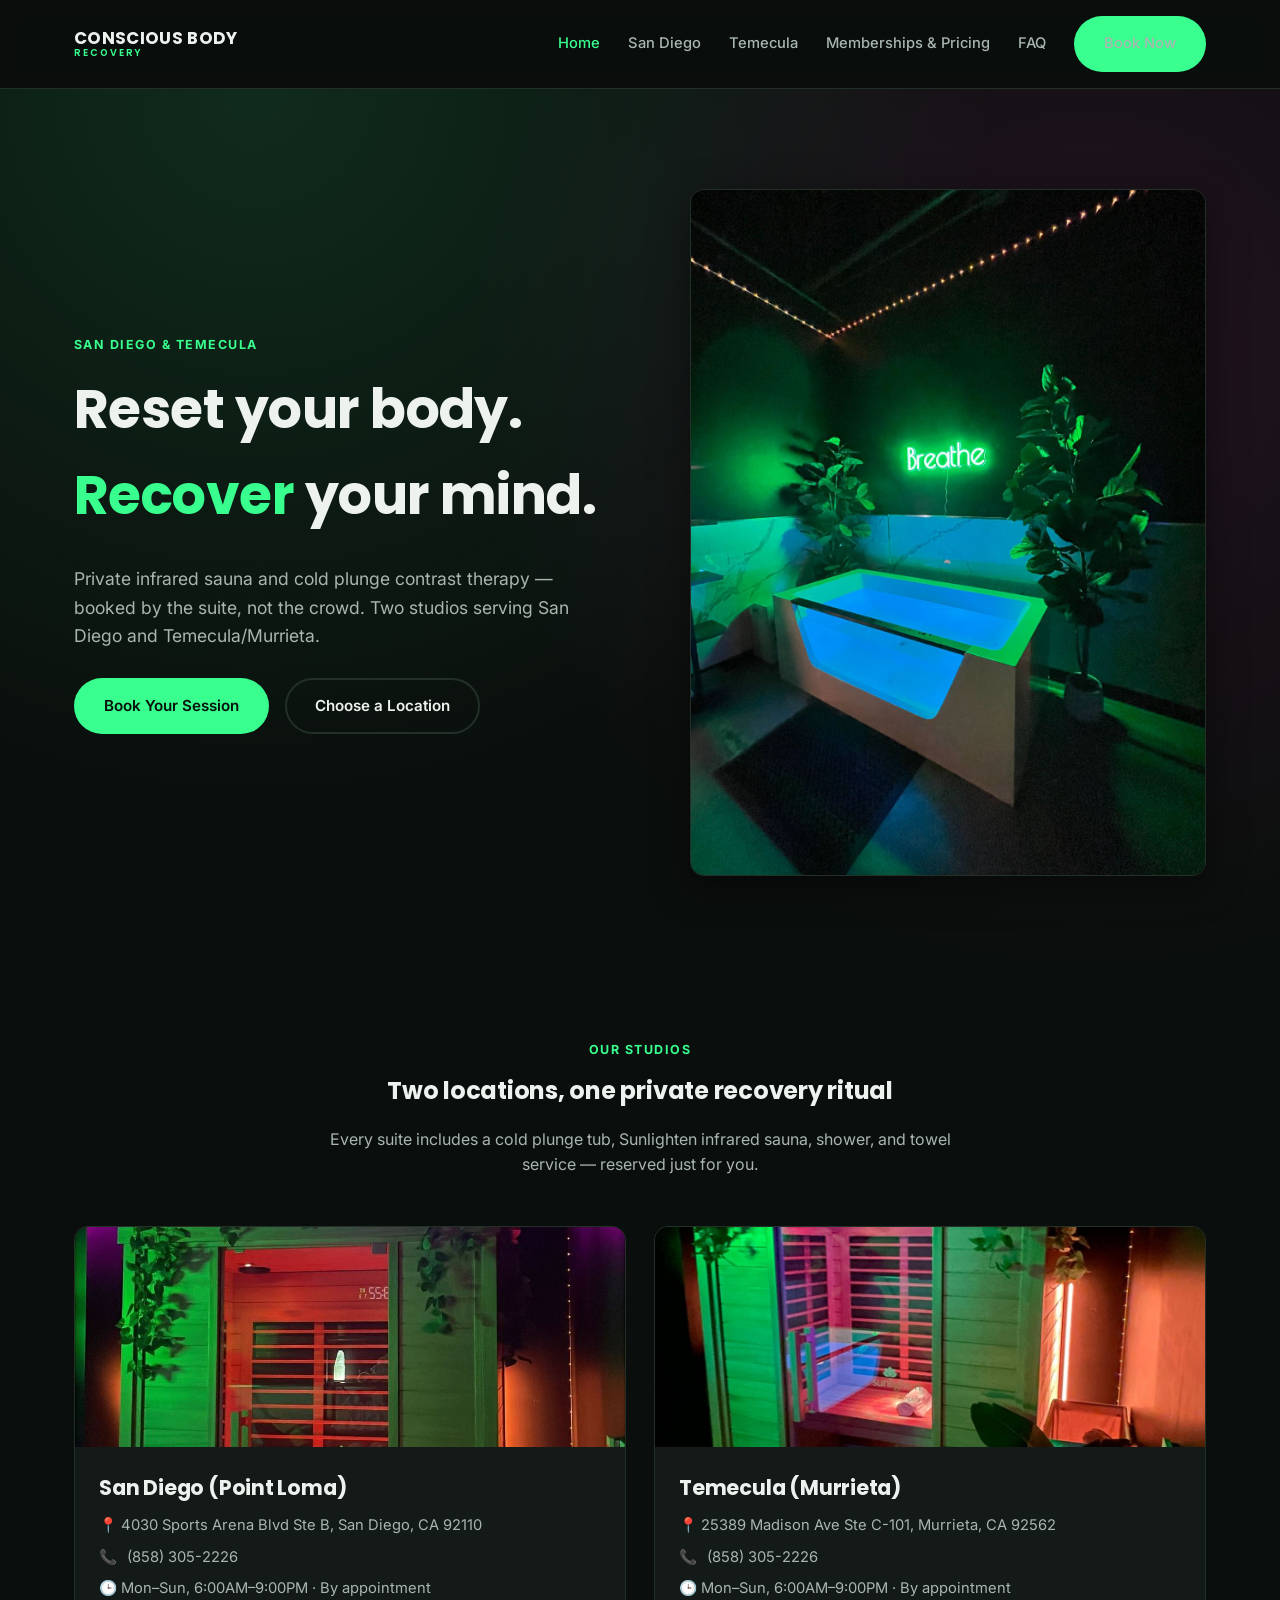
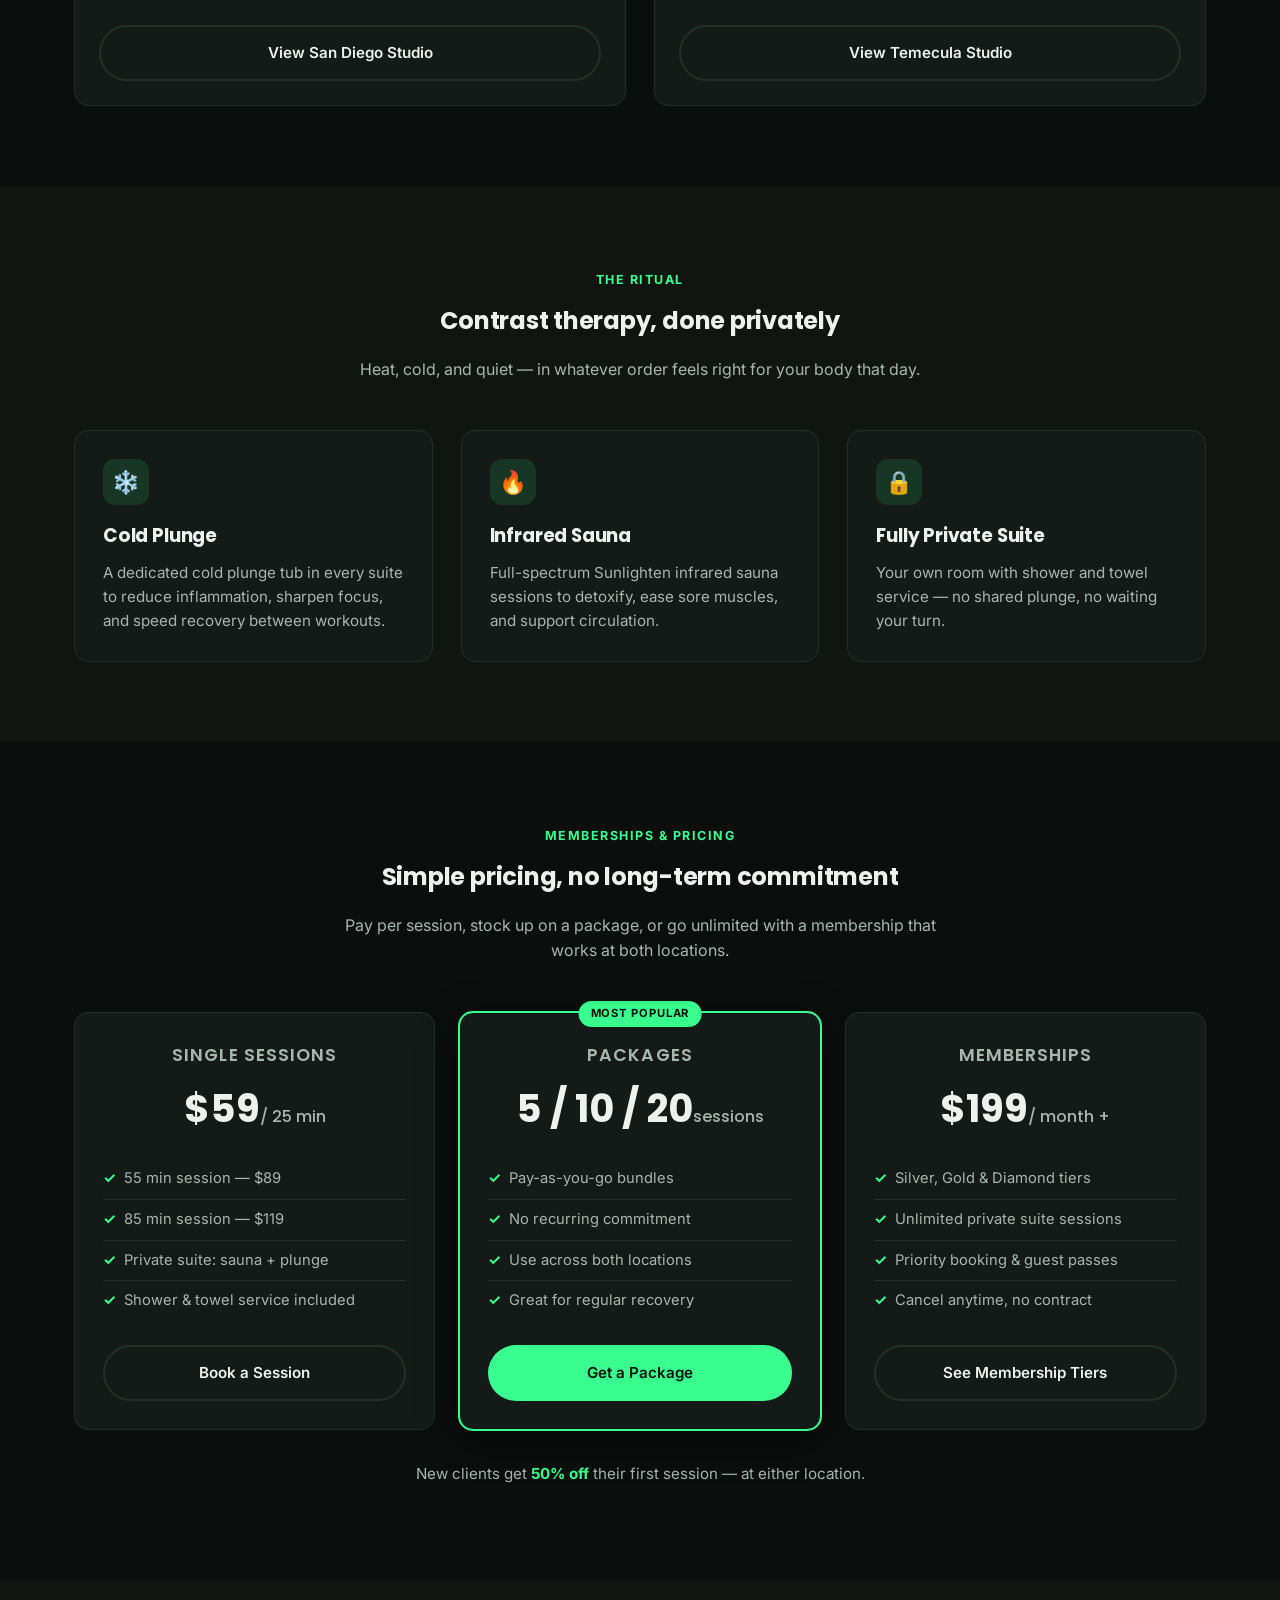
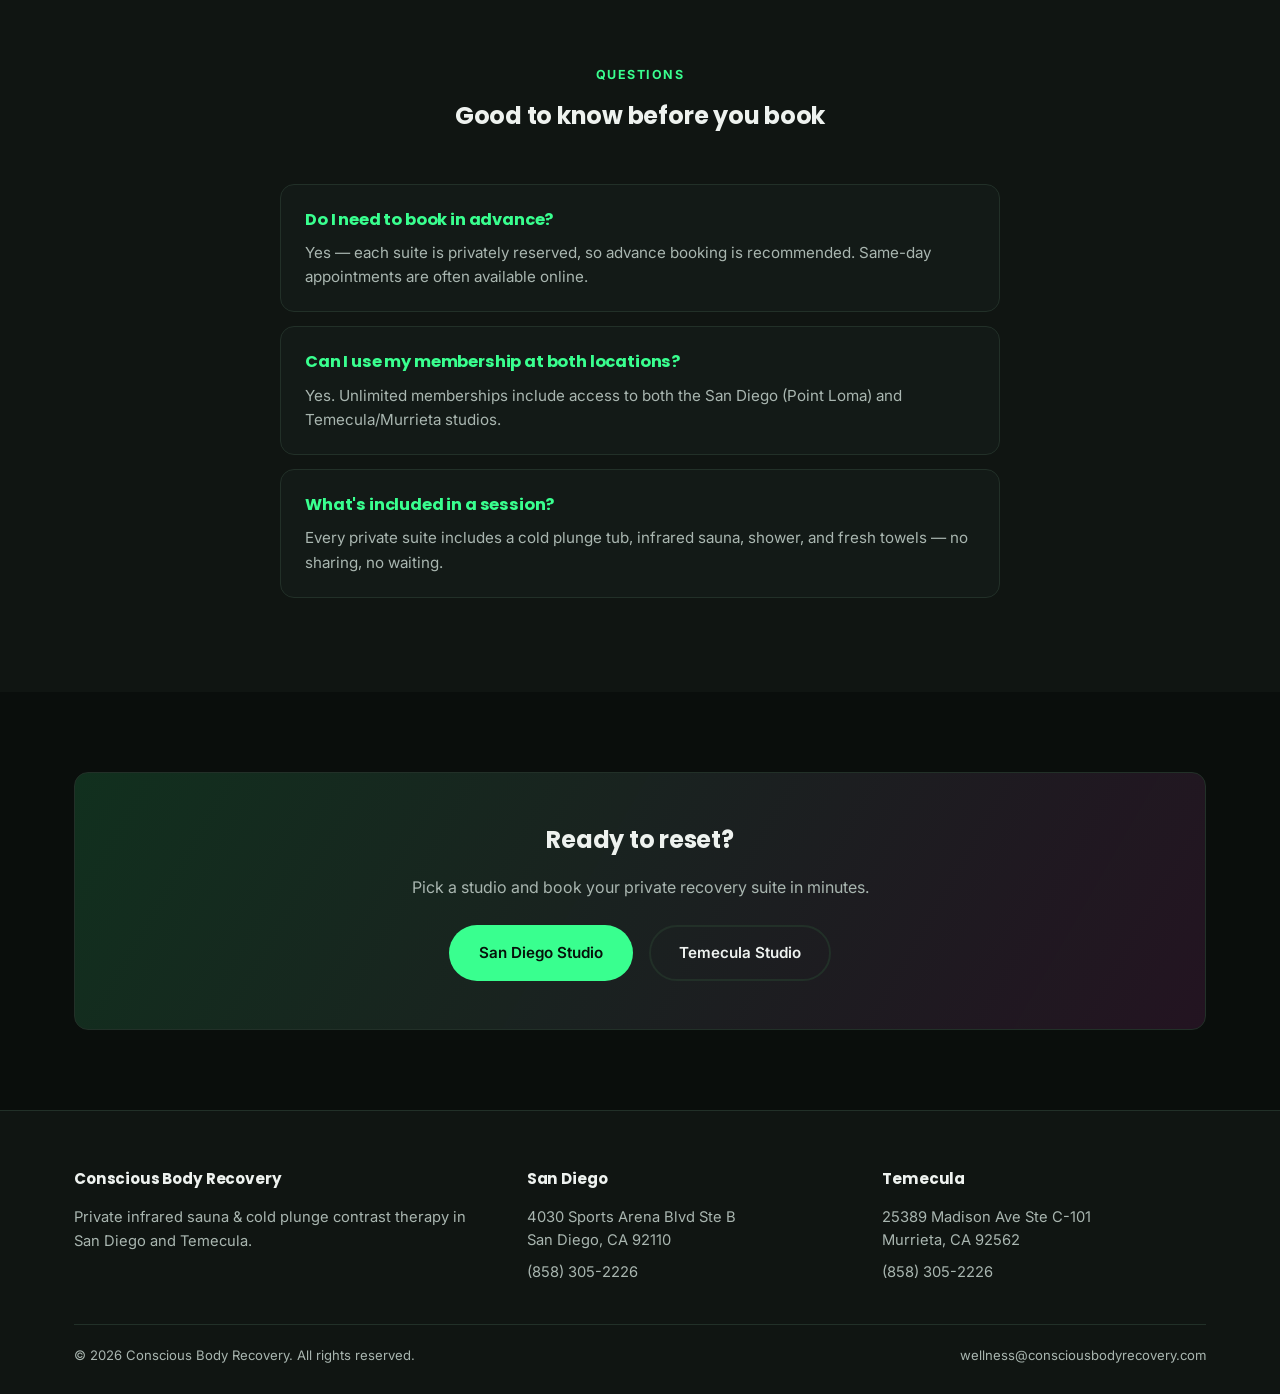
==== index.html @ e83cd4d3 "Add location landing pages for Conscious Body Recovery Static site with a home page and dedicated Sa" ====
<!DOCTYPE html>
<html lang="en">
<head>
<meta charset="UTF-8">
<meta name="viewport" content="width=device-width, initial-scale=1.0">
<title>Conscious Body Recovery | Cold Plunge & Infrared Sauna in San Diego & Temecula</title>
<meta name="description" content="Private infrared sauna and cold plunge contrast therapy studios in San Diego (Point Loma) and Temecula/Murrieta. Book your private recovery suite today.">
<link rel="preconnect" href="https://fonts.googleapis.com">
<link rel="preconnect" href="https://fonts.gstatic.com" crossorigin>
<link href="https://fonts.googleapis.com/css2?family=Inter:wght@400;500;600&family=Poppins:wght@600;700&display=swap" rel="stylesheet">
<link rel="stylesheet" href="css/styles.css">
</head>
<body>

<header class="site-header">
  <div class="nav-inner">
    <a href="index.html" class="logo">CONSCIOUS BODY<br><span class="small">RECOVERY</span></a>
    <nav class="nav-links">
      <a href="index.html" class="active">Home</a>
      <a href="locations/san-diego.html">San Diego</a>
      <a href="locations/temecula.html">Temecula</a>
      <a href="index.html#pricing">Memberships &amp; Pricing</a>
      <a href="index.html#faq">FAQ</a>
      <a class="btn btn-primary" href="https://momence.com/appointments/appointment-reservation/60383?boardId=85694" target="_blank" rel="noopener">Book Now</a>
    </nav>
    <button class="nav-toggle" aria-label="Toggle menu">&#9776;</button>
  </div>
</header>

<section class="hero">
  <div class="container hero-grid">
    <div>
      <span class="eyebrow">San Diego &amp; Temecula</span>
      <h1>Reset your body.<br><span class="accent">Recover</span> your mind.</h1>
      <p class="lead">Private infrared sauna and cold plunge contrast therapy — booked by the suite, not the crowd. Two studios serving San Diego and Temecula/Murrieta.</p>
      <div class="hero-actions">
        <a class="btn btn-primary" href="https://momence.com/appointments/appointment-reservation/60383?boardId=85694" target="_blank" rel="noopener">Book Your Session</a>
        <a class="btn btn-outline" href="#locations">Choose a Location</a>
      </div>
    </div>
    <div class="hero-media">
      <img src="images/temecula/cbr-temecula-hero-breathe-neon.jpg" alt="Private cold plunge and infrared sauna suite at Conscious Body Recovery">
    </div>
  </div>
</section>

<section class="section" id="locations">
  <div class="container">
    <div class="section-head">
      <span class="eyebrow">Our Studios</span>
      <h2>Two locations, one private recovery ritual</h2>
      <p>Every suite includes a cold plunge tub, Sunlighten infrared sauna, shower, and towel service — reserved just for you.</p>
    </div>
    <div class="loc-grid">
      <div class="loc-card">
        <img src="images/temecula/cbr-temecula-suite-wide.jpg" alt="Conscious Body Recovery San Diego private suite">
        <div class="loc-card-body">
          <h3>San Diego (Point Loma)</h3>
          <div class="loc-meta">📍 4030 Sports Arena Blvd Ste B, San Diego, CA 92110</div>
          <div class="loc-meta">📞 <a href="tel:+18583052226">(858) 305-2226</a></div>
          <div class="loc-meta">🕒 Mon–Sun, 6:00AM–9:00PM · By appointment</div>
          <a class="btn btn-outline btn-block" href="locations/san-diego.html">View San Diego Studio</a>
        </div>
      </div>
      <div class="loc-card">
        <img src="images/temecula/cbr-temecula-sauna-quote-neon.jpg" alt="Conscious Body Recovery Temecula infrared sauna">
        <div class="loc-card-body">
          <h3>Temecula (Murrieta)</h3>
          <div class="loc-meta">📍 25389 Madison Ave Ste C-101, Murrieta, CA 92562</div>
          <div class="loc-meta">📞 <a href="tel:+18583052226">(858) 305-2226</a></div>
          <div class="loc-meta">🕒 Mon–Sun, 6:00AM–9:00PM · By appointment</div>
          <a class="btn btn-outline btn-block" href="locations/temecula.html">View Temecula Studio</a>
        </div>
      </div>
    </div>
  </div>
</section>

<section class="section section-alt">
  <div class="container">
    <div class="section-head">
      <span class="eyebrow">The Ritual</span>
      <h2>Contrast therapy, done privately</h2>
      <p>Heat, cold, and quiet — in whatever order feels right for your body that day.</p>
    </div>
    <div class="feature-grid">
      <div class="feature-card">
        <div class="feature-icon">❄️</div>
        <h3>Cold Plunge</h3>
        <p>A dedicated cold plunge tub in every suite to reduce inflammation, sharpen focus, and speed recovery between workouts.</p>
      </div>
      <div class="feature-card">
        <div class="feature-icon">🔥</div>
        <h3>Infrared Sauna</h3>
        <p>Full-spectrum Sunlighten infrared sauna sessions to detoxify, ease sore muscles, and support circulation.</p>
      </div>
      <div class="feature-card">
        <div class="feature-icon">🔒</div>
        <h3>Fully Private Suite</h3>
        <p>Your own room with shower and towel service — no shared plunge, no waiting your turn.</p>
      </div>
    </div>
  </div>
</section>

<section class="section" id="pricing">
  <div class="container">
    <div class="section-head">
      <span class="eyebrow">Memberships &amp; Pricing</span>
      <h2>Simple pricing, no long-term commitment</h2>
      <p>Pay per session, stock up on a package, or go unlimited with a membership that works at both locations.</p>
    </div>
    <div class="pricing-grid">
      <div class="price-card">
        <h3>Single Sessions</h3>
        <div class="amount">$59<span>/ 25 min</span></div>
        <ul>
          <li>55 min session — $89</li>
          <li>85 min session — $119</li>
          <li>Private suite: sauna + plunge</li>
          <li>Shower &amp; towel service included</li>
        </ul>
        <a class="btn btn-outline btn-block" href="https://momence.com/appointments/appointment-reservation/60383?boardId=85694" target="_blank" rel="noopener">Book a Session</a>
      </div>
      <div class="price-card featured">
        <span class="badge">Most Popular</span>
        <h3>Packages</h3>
        <div class="amount">5 / 10 / 20<span>sessions</span></div>
        <ul>
          <li>Pay-as-you-go bundles</li>
          <li>No recurring commitment</li>
          <li>Use across both locations</li>
          <li>Great for regular recovery</li>
        </ul>
        <a class="btn btn-primary btn-block" href="https://momence.com/appointments/appointment-reservation/60383?boardId=85694" target="_blank" rel="noopener">Get a Package</a>
      </div>
      <div class="price-card">
        <h3>Memberships</h3>
        <div class="amount">$199<span>/ month +</span></div>
        <ul>
          <li>Silver, Gold &amp; Diamond tiers</li>
          <li>Unlimited private suite sessions</li>
          <li>Priority booking &amp; guest passes</li>
          <li>Cancel anytime, no contract</li>
        </ul>
        <a class="btn btn-outline btn-block" href="https://momence.com/appointments/appointment-reservation/60383?boardId=85694" target="_blank" rel="noopener">See Membership Tiers</a>
      </div>
    </div>
    <p class="callout-strip">New clients get <strong>50% off</strong> their first session — at either location.</p>
  </div>
</section>

<section class="section section-alt" id="faq">
  <div class="container">
    <div class="section-head">
      <span class="eyebrow">Questions</span>
      <h2>Good to know before you book</h2>
    </div>
    <div style="max-width:720px;margin:0 auto;">
      <div class="faq-item">
        <h4>Do I need to book in advance?</h4>
        <p>Yes — each suite is privately reserved, so advance booking is recommended. Same-day appointments are often available online.</p>
      </div>
      <div class="faq-item">
        <h4>Can I use my membership at both locations?</h4>
        <p>Yes. Unlimited memberships include access to both the San Diego (Point Loma) and Temecula/Murrieta studios.</p>
      </div>
      <div class="faq-item">
        <h4>What's included in a session?</h4>
        <p>Every private suite includes a cold plunge tub, infrared sauna, shower, and fresh towels — no sharing, no waiting.</p>
      </div>
    </div>
  </div>
</section>

<section class="section">
  <div class="container">
    <div class="cta-banner">
      <h2>Ready to reset?</h2>
      <p>Pick a studio and book your private recovery suite in minutes.</p>
      <div class="hero-actions" style="justify-content:center;">
        <a class="btn btn-primary" href="locations/san-diego.html">San Diego Studio</a>
        <a class="btn btn-outline" href="locations/temecula.html">Temecula Studio</a>
      </div>
    </div>
  </div>
</section>

<footer class="site-footer">
  <div class="container">
    <div class="footer-grid">
      <div>
        <h4>Conscious Body Recovery</h4>
        <p>Private infrared sauna &amp; cold plunge contrast therapy in San Diego and Temecula.</p>
      </div>
      <div>
        <h4>San Diego</h4>
        <ul>
          <li>4030 Sports Arena Blvd Ste B<br>San Diego, CA 92110</li>
          <li><a href="tel:+18583052226">(858) 305-2226</a></li>
        </ul>
      </div>
      <div>
        <h4>Temecula</h4>
        <ul>
          <li>25389 Madison Ave Ste C-101<br>Murrieta, CA 92562</li>
          <li><a href="tel:+18583052226">(858) 305-2226</a></li>
        </ul>
      </div>
    </div>
    <div class="footer-bottom">
      <span>&copy; 2026 Conscious Body Recovery. All rights reserved.</span>
      <span><a href="mailto:wellness@consciousbodyrecovery.com">wellness@consciousbodyrecovery.com</a></span>
    </div>
  </div>
</footer>

<script src="js/main.js"></script>
</body>
</html>
---- css/styles.css ----
/* Conscious Body Recovery — shared styles */

:root {
  --bg: #0a0e0c;
  --bg-alt: #101512;
  --card: #131a17;
  --card-border: #223028;
  --text: #eef2ef;
  --text-dim: #a9b6b0;
  --green: #39ff8f;
  --green-dim: #1f7a4c;
  --magenta: #ff3fd8;
  --blue: #35c9ff;
  --radius: 14px;
  --max-width: 1180px;
  --shadow: 0 10px 40px rgba(0, 0, 0, 0.45);
}

* { box-sizing: border-box; }

html { scroll-behavior: smooth; }

body {
  margin: 0;
  background: var(--bg);
  color: var(--text);
  font-family: 'Inter', -apple-system, BlinkMacSystemFont, 'Segoe UI', sans-serif;
  line-height: 1.6;
  -webkit-font-smoothing: antialiased;
}

img { max-width: 100%; display: block; }

a { color: inherit; text-decoration: none; }

h1, h2, h3, h4 {
  font-family: 'Poppins', 'Inter', sans-serif;
  margin: 0 0 0.5em;
  letter-spacing: -0.01em;
}

.container {
  width: 100%;
  max-width: var(--max-width);
  margin: 0 auto;
  padding: 0 24px;
}

.eyebrow {
  display: inline-block;
  color: var(--green);
  font-size: 0.78rem;
  font-weight: 700;
  letter-spacing: 0.12em;
  text-transform: uppercase;
  margin-bottom: 12px;
}

.text-center { text-align: center; }

/* Buttons */
.btn {
  display: inline-flex;
  align-items: center;
  gap: 8px;
  padding: 14px 28px;
  border-radius: 999px;
  font-weight: 600;
  font-size: 0.95rem;
  border: 2px solid transparent;
  cursor: pointer;
  transition: transform 0.15s ease, box-shadow 0.15s ease, background 0.15s ease, color 0.15s ease;
}

.btn-primary {
  background: var(--green);
  color: #06120a;
  box-shadow: 0 0 0 rgba(57, 255, 143, 0);
}

.btn-primary:hover {
  transform: translateY(-2px);
  box-shadow: 0 8px 24px rgba(57, 255, 143, 0.35);
}

.btn-outline {
  background: transparent;
  color: var(--text);
  border-color: var(--card-border);
}

.btn-outline:hover {
  border-color: var(--green);
  color: var(--green);
  transform: translateY(-2px);
}

.btn-block { width: 100%; justify-content: center; }

/* Header */
.site-header {
  position: sticky;
  top: 0;
  z-index: 50;
  background: rgba(10, 14, 12, 0.85);
  backdrop-filter: blur(10px);
  border-bottom: 1px solid var(--card-border);
}

.nav-inner {
  display: flex;
  align-items: center;
  justify-content: space-between;
  padding: 16px 24px;
  max-width: var(--max-width);
  margin: 0 auto;
}

.logo {
  font-family: 'Poppins', sans-serif;
  font-weight: 700;
  font-size: 1.05rem;
  letter-spacing: 0.02em;
  display: flex;
  flex-direction: column;
  line-height: 1.1;
}

.logo span.small {
  font-size: 0.6rem;
  color: var(--green);
  letter-spacing: 0.2em;
  font-weight: 600;
}

.nav-links {
  display: flex;
  align-items: center;
  gap: 28px;
}

.nav-links a {
  font-size: 0.92rem;
  font-weight: 500;
  color: var(--text-dim);
  transition: color 0.15s ease;
}

.nav-links a:hover,
.nav-links a.active {
  color: var(--green);
}

.nav-toggle {
  display: none;
  background: none;
  border: none;
  color: var(--text);
  font-size: 1.6rem;
  cursor: pointer;
}

@media (max-width: 820px) {
  .nav-links {
    position: absolute;
    top: 100%;
    left: 0;
    right: 0;
    background: var(--bg-alt);
    border-bottom: 1px solid var(--card-border);
    flex-direction: column;
    align-items: flex-start;
    padding: 16px 24px 24px;
    gap: 16px;
    display: none;
  }
  .nav-links.open { display: flex; }
  .nav-toggle { display: block; }
}

/* Hero */
.hero {
  position: relative;
  padding: 100px 0 80px;
  overflow: hidden;
  background: radial-gradient(circle at 20% 0%, rgba(57, 255, 143, 0.12), transparent 55%),
              radial-gradient(circle at 85% 30%, rgba(255, 63, 216, 0.10), transparent 50%),
              var(--bg);
}

.hero-grid {
  display: grid;
  grid-template-columns: 1.1fr 1fr;
  gap: 48px;
  align-items: center;
}

.hero h1 {
  font-size: clamp(2.2rem, 4.2vw, 3.4rem);
  font-weight: 700;
}

.hero .accent { color: var(--green); }

.hero p.lead {
  color: var(--text-dim);
  font-size: 1.1rem;
  max-width: 520px;
  margin-bottom: 28px;
}

.hero-actions {
  display: flex;
  gap: 16px;
  flex-wrap: wrap;
}

.hero-media {
  position: relative;
  border-radius: var(--radius);
  overflow: hidden;
  box-shadow: var(--shadow);
  border: 1px solid var(--card-border);
}

.hero-media img { width: 100%; height: 100%; object-fit: cover; }

@media (max-width: 900px) {
  .hero-grid { grid-template-columns: 1fr; }
  .hero { padding: 60px 0 48px; text-align: left; }
}

/* Sections */
.section { padding: 80px 0; }
.section-alt { background: var(--bg-alt); }

.section-head {
  max-width: 640px;
  margin: 0 auto 48px;
  text-align: center;
}

.section-head p { color: var(--text-dim); }

/* Location cards (home page) */
.loc-grid {
  display: grid;
  grid-template-columns: repeat(2, 1fr);
  gap: 28px;
}

.loc-card {
  background: var(--card);
  border: 1px solid var(--card-border);
  border-radius: var(--radius);
  overflow: hidden;
  transition: transform 0.2s ease, border-color 0.2s ease;
}

.loc-card:hover { transform: translateY(-4px); border-color: var(--green-dim); }

.loc-card img { height: 220px; object-fit: cover; width: 100%; }

.loc-card-body { padding: 24px; }

.loc-card-body h3 { font-size: 1.3rem; }

.loc-meta {
  display: flex;
  gap: 10px;
  color: var(--text-dim);
  font-size: 0.92rem;
  margin-bottom: 8px;
}

.loc-card-body .btn { margin-top: 16px; }

@media (max-width: 760px) {
  .loc-grid { grid-template-columns: 1fr; }
}

/* Feature / service grid */
.feature-grid {
  display: grid;
  grid-template-columns: repeat(3, 1fr);
  gap: 28px;
}

.feature-card {
  background: var(--card);
  border: 1px solid var(--card-border);
  border-radius: var(--radius);
  padding: 28px;
}

.feature-icon {
  width: 46px;
  height: 46px;
  border-radius: 12px;
  background: rgba(57, 255, 143, 0.12);
  color: var(--green);
  display: flex;
  align-items: center;
  justify-content: center;
  font-size: 1.4rem;
  margin-bottom: 16px;
}

.feature-card p { color: var(--text-dim); font-size: 0.95rem; margin: 0; }

@media (max-width: 900px) {
  .feature-grid { grid-template-columns: 1fr 1fr; }
}
@media (max-width: 600px) {
  .feature-grid { grid-template-columns: 1fr; }
}

/* Pricing */
.pricing-grid {
  display: grid;
  grid-template-columns: repeat(3, 1fr);
  gap: 24px;
}

.price-card {
  background: var(--card);
  border: 1px solid var(--card-border);
  border-radius: var(--radius);
  padding: 28px;
  text-align: center;
  position: relative;
}

.price-card.featured {
  border-color: var(--green);
  box-shadow: 0 0 0 1px var(--green), var(--shadow);
}

.price-card .badge {
  position: absolute;
  top: -12px;
  left: 50%;
  transform: translateX(-50%);
  background: var(--green);
  color: #06120a;
  font-size: 0.7rem;
  font-weight: 700;
  letter-spacing: 0.08em;
  text-transform: uppercase;
  padding: 4px 12px;
  border-radius: 999px;
}

.price-card h3 { font-size: 1.1rem; color: var(--text-dim); font-weight: 600; text-transform: uppercase; letter-spacing: 0.06em; }

.price-card .amount {
  font-family: 'Poppins', sans-serif;
  font-size: 2.4rem;
  font-weight: 700;
  color: var(--text);
  margin: 8px 0 4px;
}

.price-card .amount span { font-size: 1rem; color: var(--text-dim); font-weight: 500; }

.price-card ul {
  list-style: none;
  padding: 0;
  margin: 20px 0 24px;
  text-align: left;
  color: var(--text-dim);
  font-size: 0.92rem;
}

.price-card ul li {
  padding: 8px 0;
  border-top: 1px solid var(--card-border);
  display: flex;
  gap: 8px;
}

.price-card ul li:first-child { border-top: none; }

.price-card ul li::before { content: "✓"; color: var(--green); font-weight: 700; }

.callout-strip {
  margin-top: 32px;
  text-align: center;
  color: var(--text-dim);
  font-size: 0.95rem;
}

.callout-strip strong { color: var(--green); }

@media (max-width: 900px) {
  .pricing-grid { grid-template-columns: 1fr; }
}

/* Gallery */
.gallery-grid {
  display: grid;
  grid-template-columns: repeat(4, 1fr);
  gap: 14px;
}

.gallery-grid img {
  border-radius: 10px;
  height: 220px;
  object-fit: cover;
  width: 100%;
  border: 1px solid var(--card-border);
}

@media (max-width: 900px) {
  .gallery-grid { grid-template-columns: repeat(2, 1fr); }
}

/* Info / map split */
.info-grid {
  display: grid;
  grid-template-columns: 1fr 1fr;
  gap: 40px;
  align-items: start;
}

.info-list {
  list-style: none;
  padding: 0;
  margin: 0;
}

.info-list li {
  display: flex;
  gap: 14px;
  padding: 16px 0;
  border-bottom: 1px solid var(--card-border);
}

.info-list .icon {
  color: var(--green);
  font-size: 1.1rem;
  flex: 0 0 24px;
}

.info-list strong { display: block; margin-bottom: 2px; }
.info-list span.dim { color: var(--text-dim); font-size: 0.92rem; }

.map-frame {
  border-radius: var(--radius);
  overflow: hidden;
  border: 1px solid var(--card-border);
  box-shadow: var(--shadow);
  height: 100%;
  min-height: 320px;
}

.map-frame iframe { width: 100%; height: 100%; min-height: 320px; border: 0; }

@media (max-width: 900px) {
  .info-grid { grid-template-columns: 1fr; }
}

/* FAQ */
.faq-item {
  background: var(--card);
  border: 1px solid var(--card-border);
  border-radius: var(--radius);
  padding: 22px 24px;
  margin-bottom: 14px;
}

.faq-item h4 { font-size: 1.02rem; margin-bottom: 8px; color: var(--green); }
.faq-item p { margin: 0; color: var(--text-dim); font-size: 0.95rem; }

/* CTA banner */
.cta-banner {
  background: linear-gradient(120deg, rgba(57,255,143,0.14), rgba(255,63,216,0.10));
  border: 1px solid var(--card-border);
  border-radius: var(--radius);
  padding: 48px;
  text-align: center;
}

.cta-banner h2 { margin-bottom: 10px; }
.cta-banner p { color: var(--text-dim); margin-bottom: 24px; }

/* Footer */
.site-footer {
  background: var(--bg-alt);
  border-top: 1px solid var(--card-border);
  padding: 56px 0 28px;
  color: var(--text-dim);
  font-size: 0.92rem;
}

.footer-grid {
  display: grid;
  grid-template-columns: 1.3fr 1fr 1fr;
  gap: 32px;
  margin-bottom: 32px;
}

.footer-grid h4 { color: var(--text); font-size: 0.95rem; margin-bottom: 14px; }

.footer-grid ul { list-style: none; padding: 0; margin: 0; }
.footer-grid li { margin-bottom: 8px; }
.footer-grid a:hover { color: var(--green); }

.footer-bottom {
  border-top: 1px solid var(--card-border);
  padding-top: 20px;
  display: flex;
  justify-content: space-between;
  flex-wrap: wrap;
  gap: 12px;
  font-size: 0.82rem;
}

@media (max-width: 760px) {
  .footer-grid { grid-template-columns: 1fr; }
}

/* Breadcrumb (location pages) */
.breadcrumb {
  font-size: 0.85rem;
  color: var(--text-dim);
  margin-bottom: 16px;
}
.breadcrumb a:hover { color: var(--green); }

/* Utility */
.mt-0 { margin-top: 0; }
.stack { display: flex; flex-direction: column; gap: 4px; }
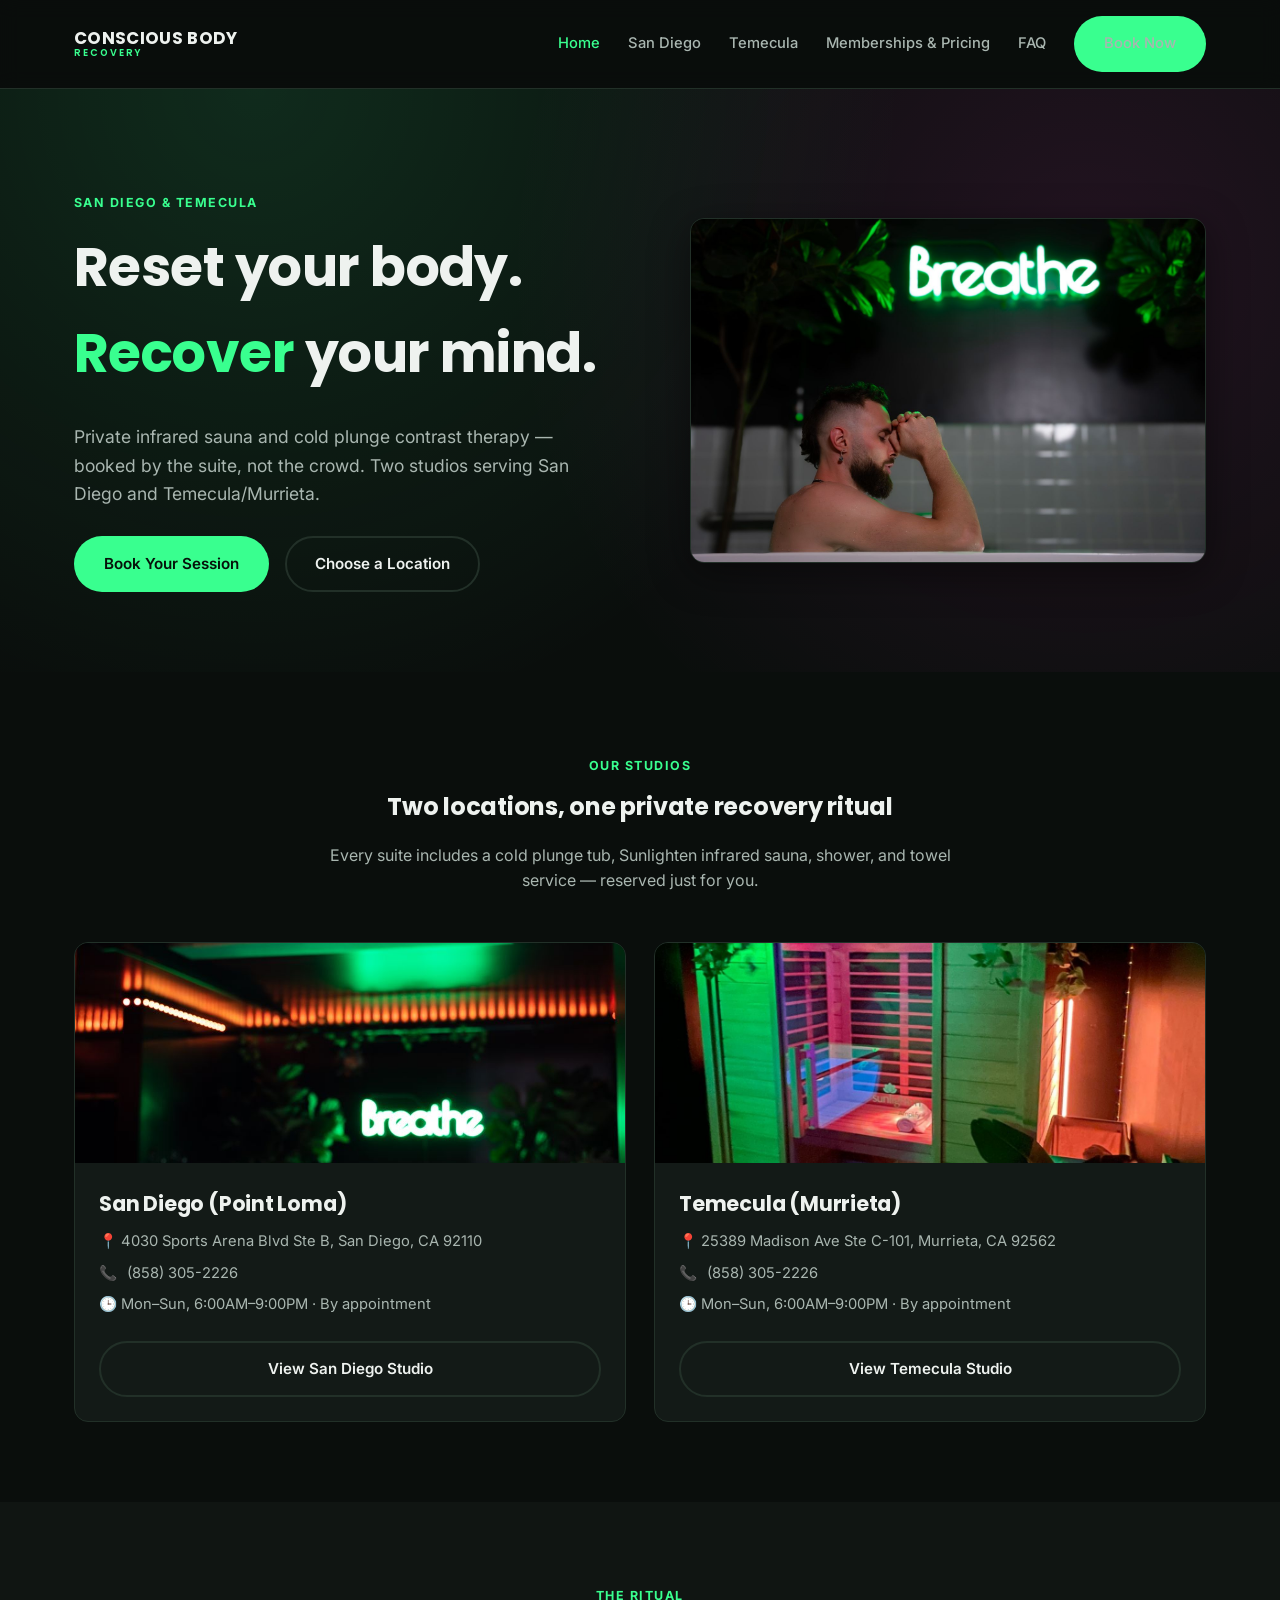
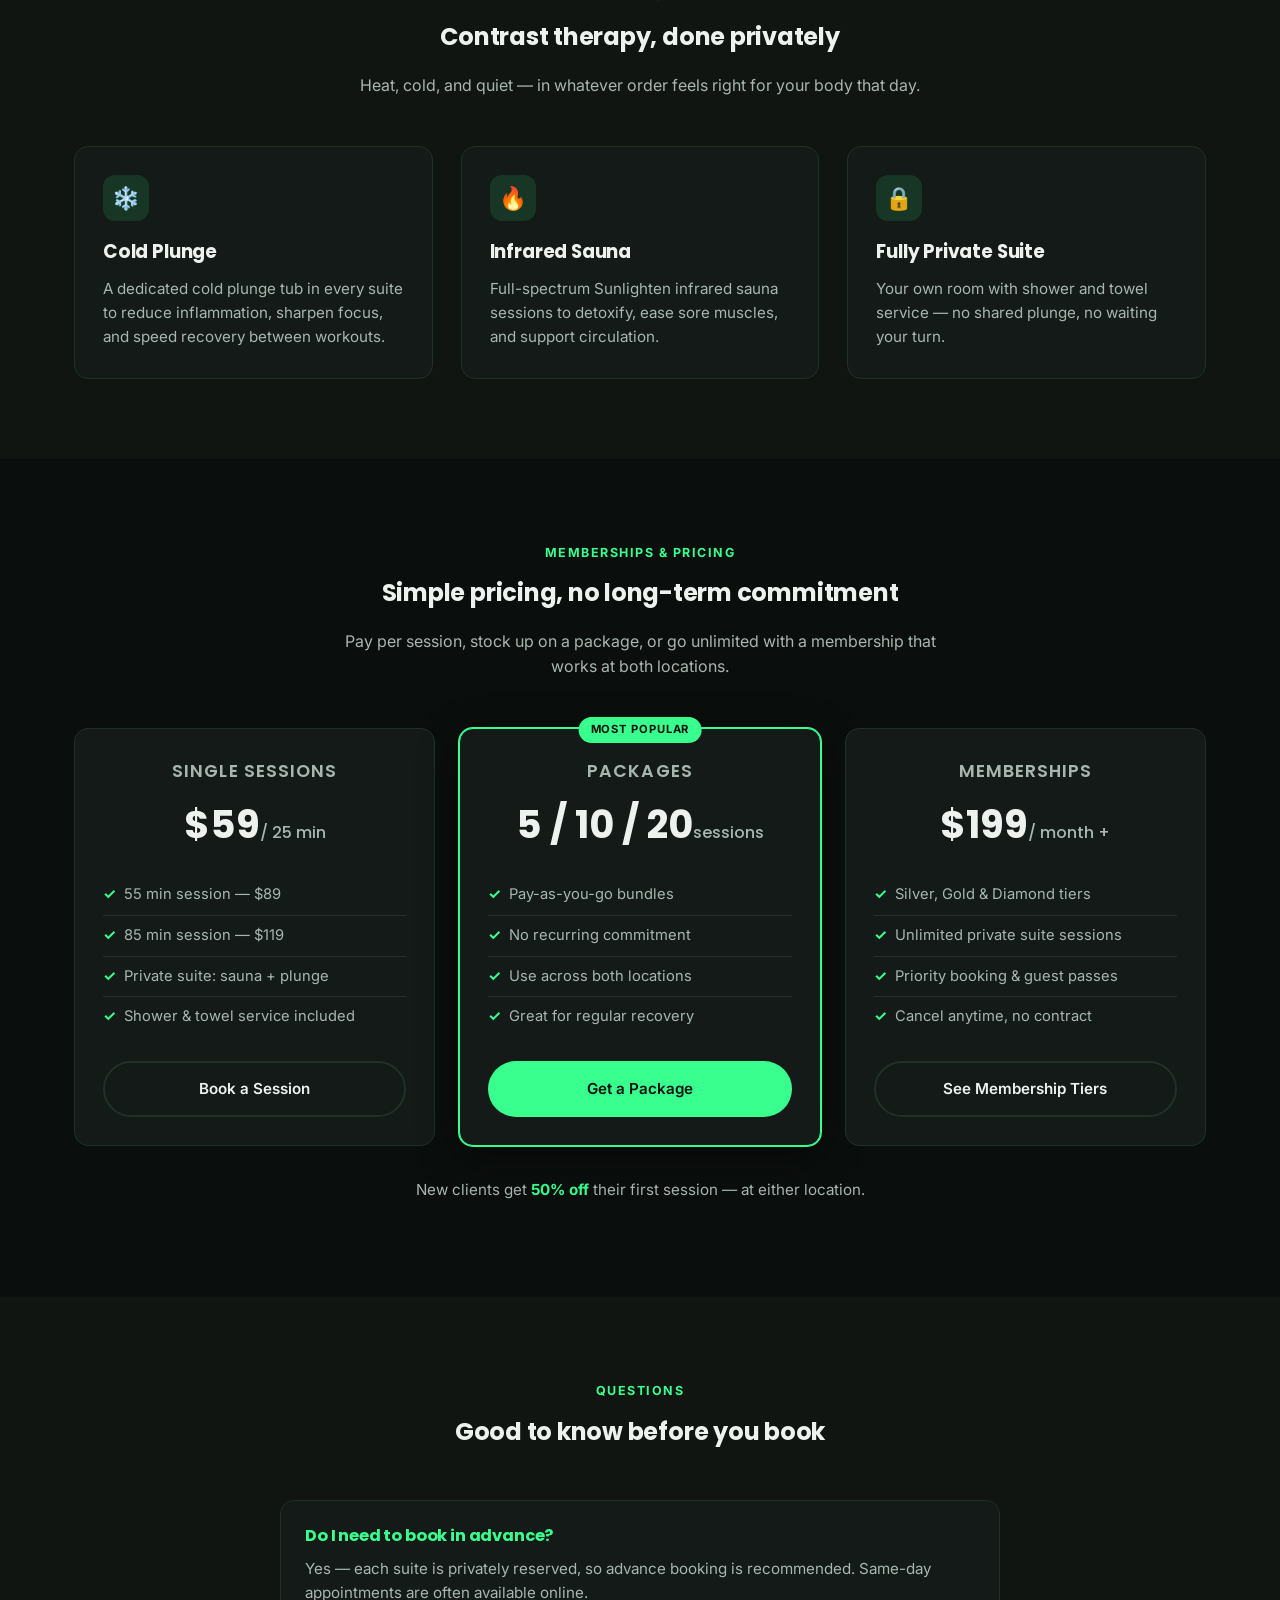
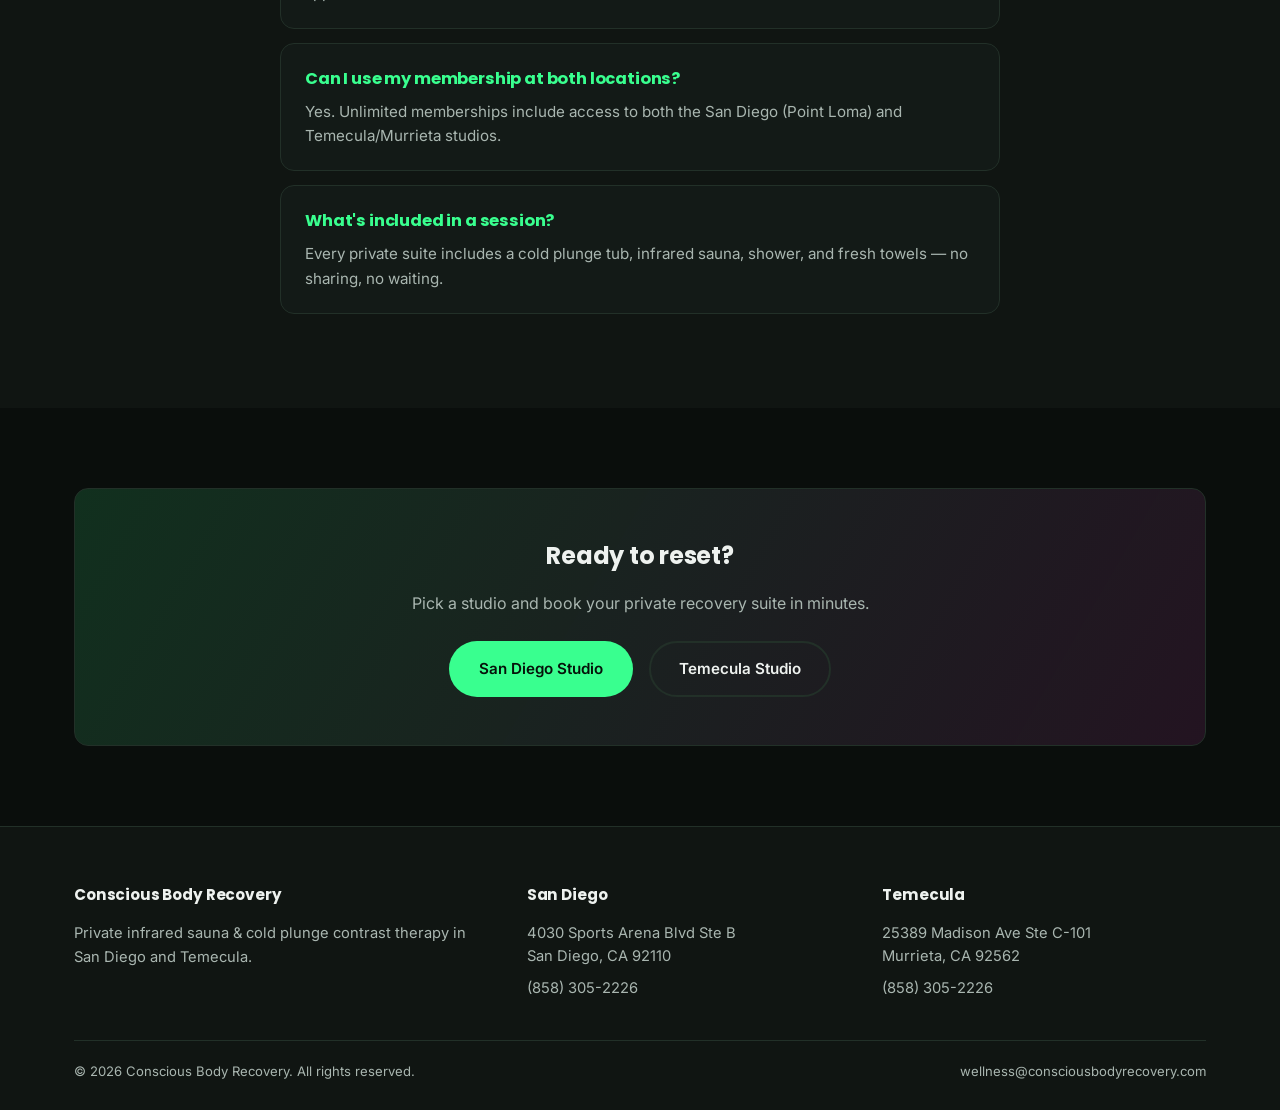
==== commit 854afade: "Use authentic brand photography for homepage and San Diego page Pull professional lifestyle photos (" ====
--- a/index.html
+++ b/index.html
@@ -39,7 +39,7 @@
       </div>
     </div>
     <div class="hero-media">
-      <img src="images/temecula/cbr-temecula-hero-breathe-neon.jpg" alt="Private cold plunge and infrared sauna suite at Conscious Body Recovery">
+      <img src="images/brand/cbr-cold-plunge-breathe-lifestyle.jpg" alt="Client in a private cold plunge suite under the Breathe neon sign at Conscious Body Recovery">
     </div>
   </div>
 </section>
@@ -53,7 +53,7 @@
     </div>
     <div class="loc-grid">
       <div class="loc-card">
-        <img src="images/temecula/cbr-temecula-suite-wide.jpg" alt="Conscious Body Recovery San Diego private suite">
+        <img src="images/brand/cbr-recovery-breathe-room.jpg" alt="Conscious Body Recovery San Diego private suite">
         <div class="loc-card-body">
           <h3>San Diego (Point Loma)</h3>
           <div class="loc-meta">📍 4030 Sports Arena Blvd Ste B, San Diego, CA 92110</div>
